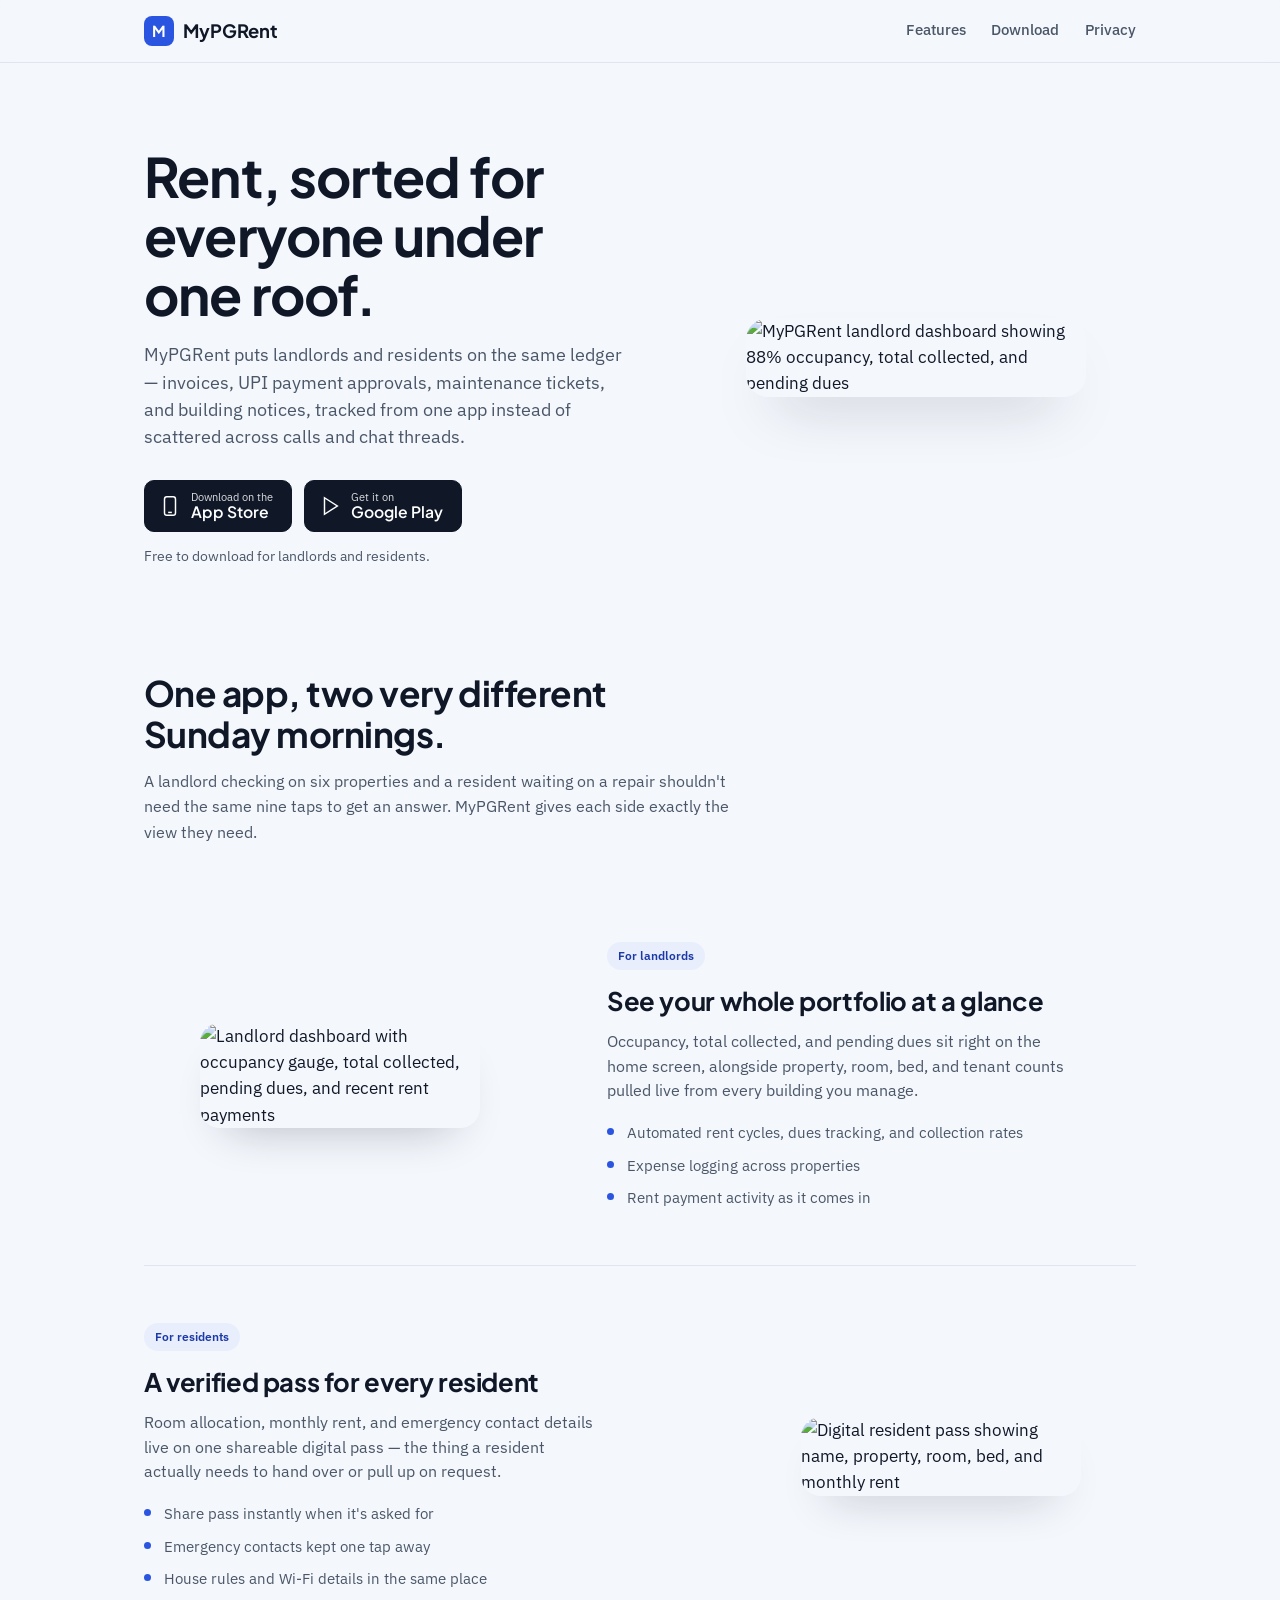
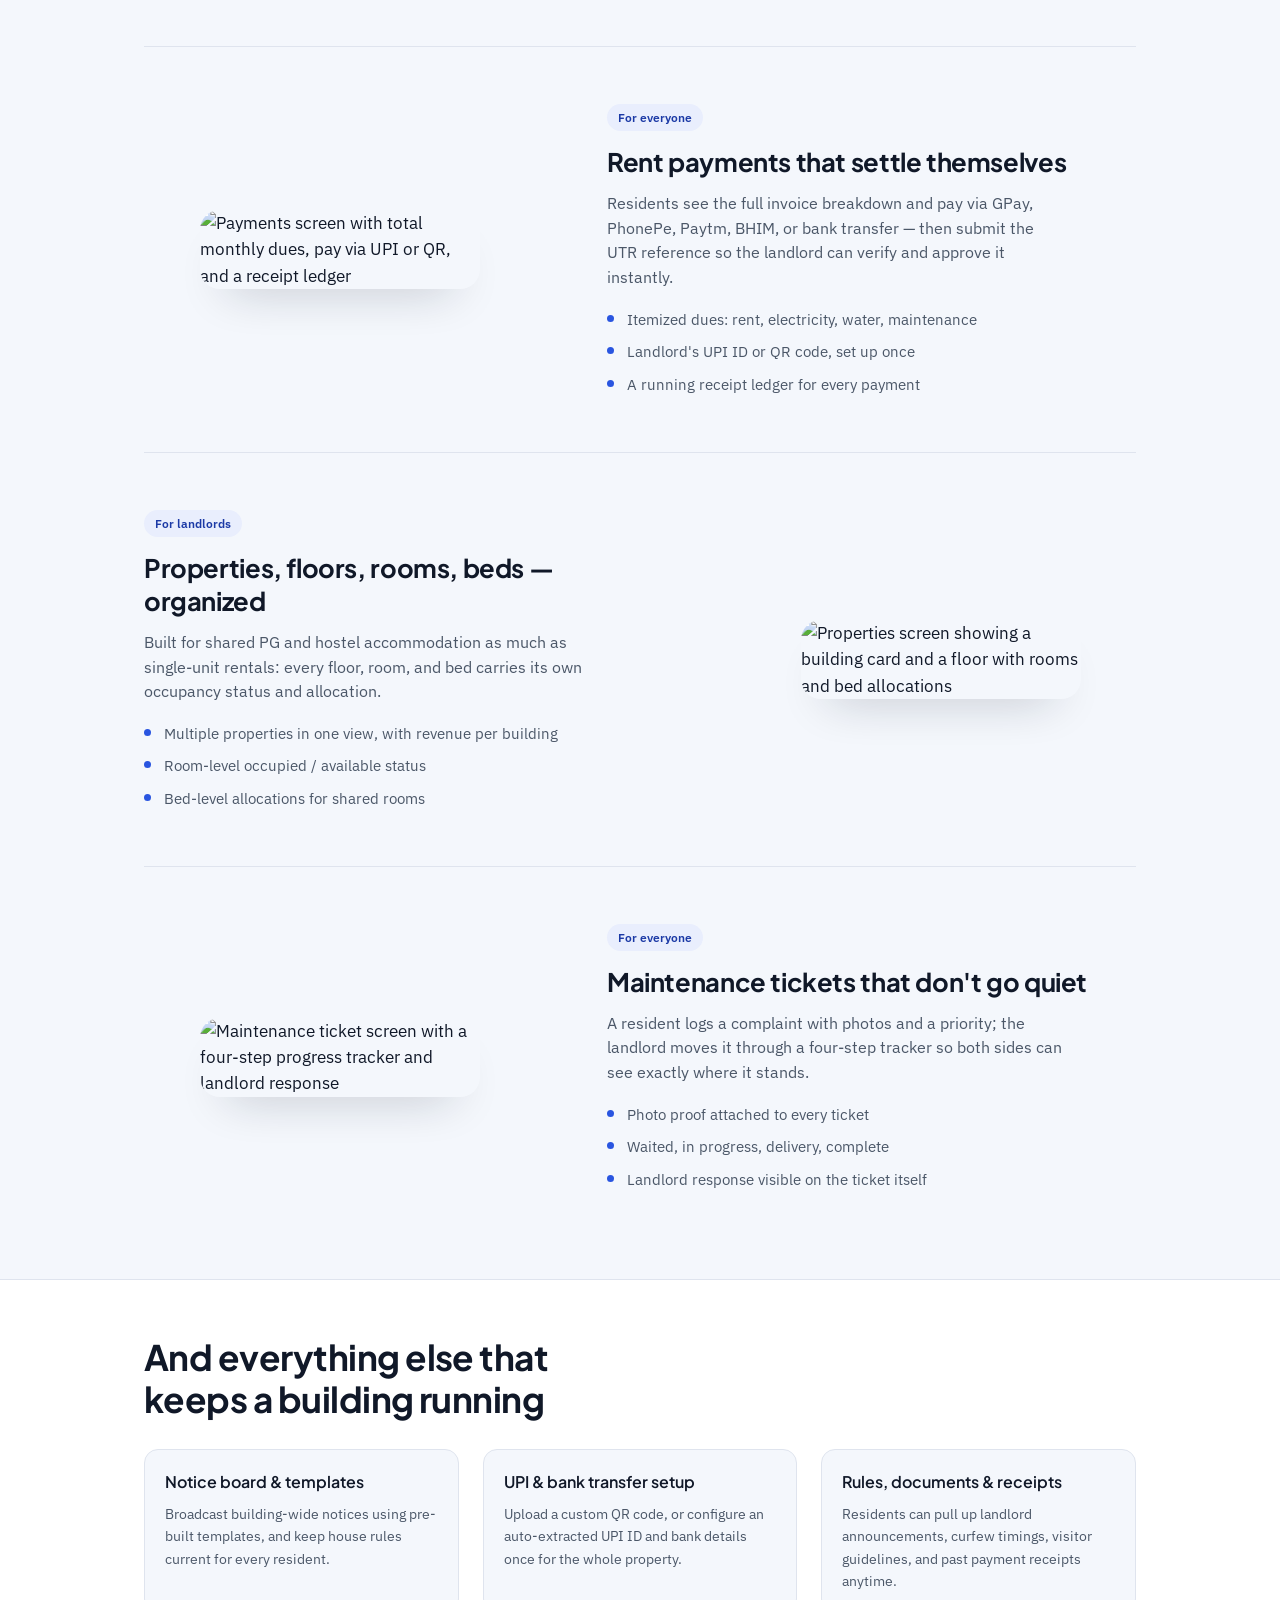
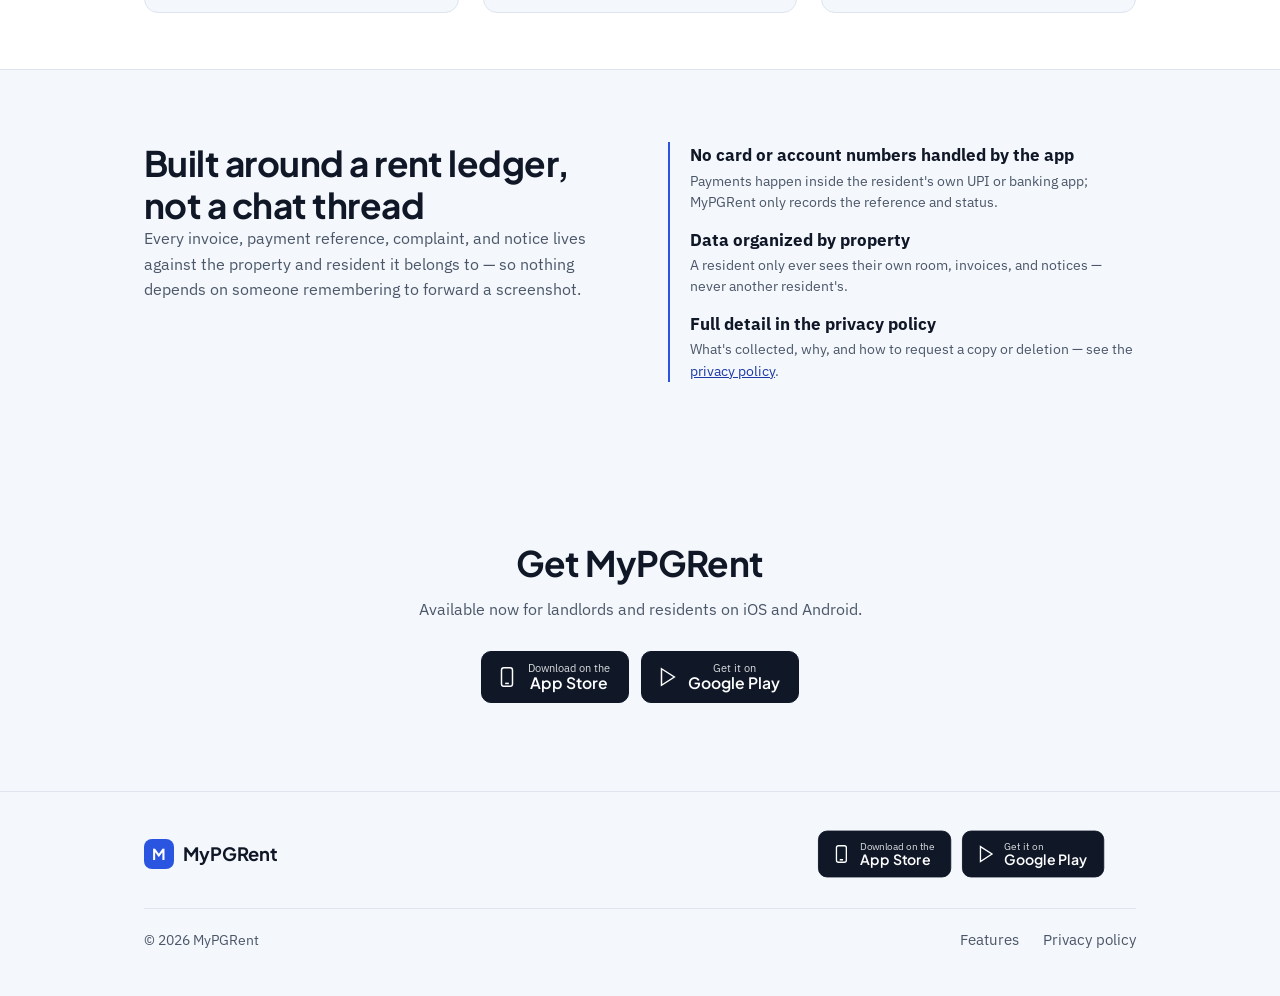
==== index.html @ ccdbc05f "Add files via upload" ====
<!DOCTYPE html>
<html lang="en">
<head>
<meta charset="UTF-8">
<meta name="viewport" content="width=device-width, initial-scale=1.0">
<title>MyPGRent — PG &amp; Rental Management, on One App</title>
<meta name="description" content="MyPGRent is a PG and rental property management app for landlords and residents — rent invoicing, UPI payment approvals, maintenance tickets, and notices in one place.">
<link rel="preconnect" href="https://fonts.googleapis.com">
<link rel="preconnect" href="https://fonts.gstatic.com" crossorigin>
<link href="https://fonts.googleapis.com/css2?family=Plus+Jakarta+Sans:wght@600;700;800&family=IBM+Plex+Sans:wght@400;500;600&family=IBM+Plex+Mono:wght@400;500&display=swap" rel="stylesheet">
<link rel="stylesheet" href="styles.css">
</head>
<body>

<header class="site-header">
  <div class="container">
    <a href="#" class="brand"><span class="brand-mark">M</span>MyPGRent</a>
    <button class="nav-toggle" aria-label="Toggle menu" aria-expanded="false">
      <svg viewBox="0 0 24 24" fill="none" stroke="currentColor" stroke-width="2"><line x1="3" y1="6" x2="21" y2="6"/><line x1="3" y1="12" x2="21" y2="12"/><line x1="3" y1="18" x2="21" y2="18"/></svg>
    </button>
    <nav class="site-nav">
      <a href="#features">Features</a>
      <a href="#download">Download</a>
      <a href="privacy.html">Privacy</a>
    </nav>
  </div>
</header>

<section class="hero">
  <div class="container">
    <div>
      <h1>Rent, sorted for everyone under one roof.</h1>
      <p class="lede">MyPGRent puts landlords and residents on the same ledger — invoices, UPI payment approvals, maintenance tickets, and building notices, tracked from one app instead of scattered across calls and chat threads.</p>
      <div class="hero-ctas">
        <div class="badges">
          <a class="badge-btn" href="https://apps.apple.com/us/app/id6811552828" target="_blank" rel="noopener">
            <svg viewBox="0 0 24 24" fill="none" stroke="currentColor" stroke-width="1.6"><rect x="6" y="2" width="12" height="20" rx="2.5"/><line x1="10" y1="19" x2="14" y2="19"/></svg>
            <span class="badge-text"><span class="small">Download on the</span><span class="big">App Store</span></span>
          </a>
          <a class="badge-btn" href="https://play.google.com/store/apps/details?id=com.mobileappbucket.mypgrent&hl=en" target="_blank" rel="noopener">
            <svg viewBox="0 0 24 24" fill="none" stroke="currentColor" stroke-width="1.6"><polygon points="6,3 20,12 6,21"/></svg>
            <span class="badge-text"><span class="small">Get it on</span><span class="big">Google Play</span></span>
          </a>
        </div>
        <p class="hero-note">Free to download for landlords and residents.</p>
      </div>
    </div>
    <img class="hero-shot" src="assets/dashboard.jpg" alt="MyPGRent landlord dashboard showing 88% occupancy, total collected, and pending dues">
  </div>
</section>

<section class="section-intro" id="features">
  <div class="container">
    <h2>One app, two very different Sunday mornings.</h2>
    <p class="sub">A landlord checking on six properties and a resident waiting on a repair shouldn't need the same nine taps to get an answer. MyPGRent gives each side exactly the view they need.</p>
  </div>
</section>

<section class="showcase">
  <div class="container">

    <div class="showcase-row">
      <img class="showcase-shot" src="assets/dashboard.jpg" alt="Landlord dashboard with occupancy gauge, total collected, pending dues, and recent rent payments">
      <div class="showcase-text">
        <span class="tag">For landlords</span>
        <h3>See your whole portfolio at a glance</h3>
        <p>Occupancy, total collected, and pending dues sit right on the home screen, alongside property, room, bed, and tenant counts pulled live from every building you manage.</p>
        <ul>
          <li>Automated rent cycles, dues tracking, and collection rates</li>
          <li>Expense logging across properties</li>
          <li>Rent payment activity as it comes in</li>
        </ul>
      </div>
    </div>

    <div class="showcase-row reverse">
      <img class="showcase-shot" src="assets/resident-pass.jpg" alt="Digital resident pass showing name, property, room, bed, and monthly rent">
      <div class="showcase-text">
        <span class="tag">For residents</span>
        <h3>A verified pass for every resident</h3>
        <p>Room allocation, monthly rent, and emergency contact details live on one shareable digital pass — the thing a resident actually needs to hand over or pull up on request.</p>
        <ul>
          <li>Share pass instantly when it's asked for</li>
          <li>Emergency contacts kept one tap away</li>
          <li>House rules and Wi-Fi details in the same place</li>
        </ul>
      </div>
    </div>

    <div class="showcase-row">
      <img class="showcase-shot" src="assets/payments.jpg" alt="Payments screen with total monthly dues, pay via UPI or QR, and a receipt ledger">
      <div class="showcase-text">
        <span class="tag">For everyone</span>
        <h3>Rent payments that settle themselves</h3>
        <p>Residents see the full invoice breakdown and pay via GPay, PhonePe, Paytm, BHIM, or bank transfer — then submit the UTR reference so the landlord can verify and approve it instantly.</p>
        <ul>
          <li>Itemized dues: rent, electricity, water, maintenance</li>
          <li>Landlord's UPI ID or QR code, set up once</li>
          <li>A running receipt ledger for every payment</li>
        </ul>
      </div>
    </div>

    <div class="showcase-row reverse">
      <img class="showcase-shot" src="assets/properties.jpg" alt="Properties screen showing a building card and a floor with rooms and bed allocations">
      <div class="showcase-text">
        <span class="tag">For landlords</span>
        <h3>Properties, floors, rooms, beds — organized</h3>
        <p>Built for shared PG and hostel accommodation as much as single-unit rentals: every floor, room, and bed carries its own occupancy status and allocation.</p>
        <ul>
          <li>Multiple properties in one view, with revenue per building</li>
          <li>Room-level occupied / available status</li>
          <li>Bed-level allocations for shared rooms</li>
        </ul>
      </div>
    </div>

    <div class="showcase-row">
      <img class="showcase-shot" src="assets/maintenance.jpg" alt="Maintenance ticket screen with a four-step progress tracker and landlord response">
      <div class="showcase-text">
        <span class="tag">For everyone</span>
        <h3>Maintenance tickets that don't go quiet</h3>
        <p>A resident logs a complaint with photos and a priority; the landlord moves it through a four-step tracker so both sides can see exactly where it stands.</p>
        <ul>
          <li>Photo proof attached to every ticket</li>
          <li>Waited, in progress, delivery, complete</li>
          <li>Landlord response visible on the ticket itself</li>
        </ul>
      </div>
    </div>

  </div>
</section>

<section class="mini-list">
  <div class="container">
    <h2>And everything else that keeps a building running</h2>
    <div class="mini-grid">
      <div class="mini-card">
        <h4>Notice board &amp; templates</h4>
        <p>Broadcast building-wide notices using pre-built templates, and keep house rules current for every resident.</p>
      </div>
      <div class="mini-card">
        <h4>UPI &amp; bank transfer setup</h4>
        <p>Upload a custom QR code, or configure an auto-extracted UPI ID and bank details once for the whole property.</p>
      </div>
      <div class="mini-card">
        <h4>Rules, documents &amp; receipts</h4>
        <p>Residents can pull up landlord announcements, curfew timings, visitor guidelines, and past payment receipts anytime.</p>
      </div>
    </div>
  </div>
</section>

<section class="trust">
  <div class="container">
    <div>
      <h2>Built around a rent ledger, not a chat thread</h2>
      <p>Every invoice, payment reference, complaint, and notice lives against the property and resident it belongs to — so nothing depends on someone remembering to forward a screenshot.</p>
    </div>
    <div class="note-list">
      <div><strong>No card or account numbers handled by the app</strong><span>Payments happen inside the resident's own UPI or banking app; MyPGRent only records the reference and status.</span></div>
      <div><strong>Data organized by property</strong><span>A resident only ever sees their own room, invoices, and notices — never another resident's.</span></div>
      <div><strong>Full detail in the privacy policy</strong><span>What's collected, why, and how to request a copy or deletion — see the <a href="privacy.html" style="color: var(--blue-deep);">privacy policy</a>.</span></div>
    </div>
  </div>
</section>

<section class="section-intro" id="download" style="text-align: center; padding: clamp(48px, 7vw, 88px) 0;">
  <div class="container" style="display: flex; flex-direction: column; align-items: center;">
    <h2>Get MyPGRent</h2>
    <p class="sub" style="margin-left: auto; margin-right: auto;">Available now for landlords and residents on iOS and Android.</p>
    <div class="badges" style="margin-top: 28px; justify-content: center;">
      <a class="badge-btn" href="https://apps.apple.com/us/app/id6811552828" target="_blank" rel="noopener">
        <svg viewBox="0 0 24 24" fill="none" stroke="currentColor" stroke-width="1.6"><rect x="6" y="2" width="12" height="20" rx="2.5"/><line x1="10" y1="19" x2="14" y2="19"/></svg>
        <span class="badge-text"><span class="small">Download on the</span><span class="big">App Store</span></span>
      </a>
      <a class="badge-btn" href="https://play.google.com/store/apps/details?id=com.mobileappbucket.mypgrent&hl=en" target="_blank" rel="noopener">
        <svg viewBox="0 0 24 24" fill="none" stroke="currentColor" stroke-width="1.6"><polygon points="6,3 20,12 6,21"/></svg>
        <span class="badge-text"><span class="small">Get it on</span><span class="big">Google Play</span></span>
      </a>
    </div>
  </div>
</section>

<footer class="site-footer">
  <div class="container" style="display: block;">
    <div class="footer-top">
      <a href="#" class="brand"><span class="brand-mark">M</span>MyPGRent</a>
      <div class="badges">
        <a class="badge-btn" href="https://apps.apple.com/us/app/id6811552828" target="_blank" rel="noopener">
          <svg viewBox="0 0 24 24" fill="none" stroke="currentColor" stroke-width="1.6"><rect x="6" y="2" width="12" height="20" rx="2.5"/><line x1="10" y1="19" x2="14" y2="19"/></svg>
          <span class="badge-text"><span class="small">Download on the</span><span class="big">App Store</span></span>
        </a>
        <a class="badge-btn" href="https://play.google.com/store/apps/details?id=com.mobileappbucket.mypgrent&hl=en" target="_blank" rel="noopener">
          <svg viewBox="0 0 24 24" fill="none" stroke="currentColor" stroke-width="1.6"><polygon points="6,3 20,12 6,21"/></svg>
          <span class="badge-text"><span class="small">Get it on</span><span class="big">Google Play</span></span>
        </a>
      </div>
    </div>
    <div style="display: flex; justify-content: space-between; align-items: center; flex-wrap: wrap; gap: 16px;">
      <span class="copy">© <span id="year"></span> MyPGRent</span>
      <nav>
        <a href="#features">Features</a>
        <a href="privacy.html">Privacy policy</a>
      </nav>
    </div>
  </div>
</footer>

<script src="script.js"></script>
</body>
</html>
---- styles.css ----
/* ============================================================
   MyPGRent — design tokens
   Blue theme matched to the app's own screenshots: a confident
   product blue for primary actions, with the app's own status
   colors (collected/green, pending/amber, urgent/red) used only
   where they mean the same thing here.
   ============================================================ */

:root {
  --ink: #101828;
  --ink-soft: #4b5768;
  --paper: #f4f7fc;
  --paper-raised: #ffffff;
  --blue: #2955e0;
  --blue-deep: #1c3aa6;
  --blue-tint: #e9eefd;
  --green: #0f9d63;
  --amber: #c2830f;
  --red: #d3453f;
  --line: #dfe4ee;
  --line-soft: #e9ecf3;
  --white: #ffffff;

  --display: "Plus Jakarta Sans", "IBM Plex Sans", -apple-system, sans-serif;
  --sans: "IBM Plex Sans", -apple-system, "Segoe UI", sans-serif;
  --mono: "IBM Plex Mono", ui-monospace, "SFMono-Regular", monospace;

  --max: 1120px;
  --pad: clamp(20px, 5vw, 64px);
}

* { box-sizing: border-box; }

html { scroll-behavior: smooth; }

@media (prefers-reduced-motion: reduce) {
  html { scroll-behavior: auto; }
  * { animation-duration: 0.01ms !important; transition-duration: 0.01ms !important; }
}

body {
  margin: 0;
  background: var(--paper);
  color: var(--ink);
  font-family: var(--sans);
  font-size: 17px;
  line-height: 1.55;
  -webkit-font-smoothing: antialiased;
}

img, svg { max-width: 100%; display: block; }
a { color: inherit; }

a:focus-visible, button:focus-visible, [tabindex]:focus-visible {
  outline: 2px solid var(--blue-deep);
  outline-offset: 3px;
}

h1, h2, h3 {
  font-family: var(--display);
  font-weight: 700;
  color: var(--ink);
  margin: 0;
  letter-spacing: -0.015em;
}

h1 { font-size: clamp(2.3rem, 4.8vw, 3.4rem); line-height: 1.08; }
h2 { font-size: clamp(1.6rem, 3.2vw, 2.2rem); line-height: 1.18; }
h3 { font-size: 1.2rem; line-height: 1.3; }

p { margin: 0; }

.container {
  max-width: var(--max);
  margin: 0 auto;
  padding-left: var(--pad);
  padding-right: var(--pad);
}

/* ---------- header ---------- */

.site-header {
  position: sticky;
  top: 0;
  z-index: 20;
  background: rgba(244, 247, 252, 0.92);
  backdrop-filter: blur(6px);
  border-bottom: 1px solid var(--line);
}

.site-header .container {
  display: flex;
  align-items: center;
  justify-content: space-between;
  padding-top: 16px;
  padding-bottom: 16px;
}

.brand {
  display: flex;
  align-items: center;
  gap: 9px;
  text-decoration: none;
  font-family: var(--display);
  font-weight: 700;
  font-size: 1.15rem;
  color: var(--ink);
}

.brand .brand-mark {
  width: 30px;
  height: 30px;
  border-radius: 8px;
  background: var(--blue);
  color: var(--white);
  display: inline-flex;
  align-items: center;
  justify-content: center;
  font-family: var(--display);
  font-weight: 700;
  font-size: 0.95rem;
}

nav.site-nav { display: flex; gap: clamp(16px, 2vw, 32px); align-items: center; }

nav.site-nav a {
  text-decoration: none;
  font-size: 0.95rem;
  font-weight: 500;
  color: var(--ink-soft);
  border-bottom: 1px solid transparent;
  padding-bottom: 2px;
  transition: border-color 0.15s ease, color 0.15s ease;
}

nav.site-nav a:hover { color: var(--ink); border-color: var(--blue); }

/* ---------- hero ---------- */

.hero { padding-top: clamp(40px, 7vw, 84px); padding-bottom: clamp(24px, 5vw, 56px); }

.hero .container {
  display: grid;
  grid-template-columns: 1.05fr 0.95fr;
  gap: clamp(28px, 5vw, 64px);
  align-items: center;
}

.hero h1 { max-width: 15ch; }

.hero .lede {
  font-size: 1.1rem;
  color: var(--ink-soft);
  max-width: 46ch;
  margin-top: 18px;
}

.hero-ctas { margin-top: 30px; }

.badges { display: flex; gap: 12px; flex-wrap: wrap; }

.badge-btn {
  display: inline-flex;
  align-items: center;
  gap: 10px;
  padding: 10px 18px 10px 14px;
  border-radius: 10px;
  background: var(--ink);
  color: var(--white);
  text-decoration: none;
  border: 1px solid var(--ink);
}

.badge-btn:hover { background: var(--blue-deep); border-color: var(--blue-deep); }

.badge-btn svg { width: 22px; height: 22px; flex-shrink: 0; }

.badge-btn .badge-text { display: flex; flex-direction: column; line-height: 1.15; }
.badge-btn .badge-text .small { font-size: 0.66rem; opacity: 0.85; }
.badge-btn .badge-text .big { font-size: 0.98rem; font-weight: 600; font-family: var(--display); }

.hero-note {
  margin-top: 14px;
  font-size: 0.85rem;
  color: var(--ink-soft);
}

.hero-shot {
  border-radius: 22px;
  overflow: hidden;
  box-shadow: 0 30px 60px -30px rgba(16, 24, 40, 0.35);
  max-width: 340px;
  margin: 0 auto;
}

/* ---------- generic section headings ---------- */

.section-intro { padding: clamp(24px, 5vw, 48px) 0 8px; }
.section-intro h2 { max-width: 22ch; }
.section-intro .sub { margin-top: 14px; max-width: 62ch; color: var(--ink-soft); font-size: 1.03rem; }

/* ---------- showcase (alternating screenshot rows) ---------- */

.showcase { padding: clamp(20px, 4vw, 32px) 0; }

.showcase-row {
  display: grid;
  grid-template-columns: 0.85fr 1.15fr;
  gap: clamp(28px, 6vw, 72px);
  align-items: center;
  padding: clamp(36px, 6vw, 56px) 0;
  border-bottom: 1px solid var(--line);
}

.showcase-row:last-child { border-bottom: none; }

.showcase-row.reverse { grid-template-columns: 1.15fr 0.85fr; }
.showcase-row.reverse .showcase-shot { order: 2; }
.showcase-row.reverse .showcase-text { order: 1; }

.showcase-shot {
  border-radius: 20px;
  overflow: hidden;
  box-shadow: 0 24px 48px -28px rgba(16, 24, 40, 0.32);
  max-width: 280px;
  margin: 0 auto;
}

.showcase-text .tag {
  display: inline-block;
  font-size: 0.78rem;
  font-weight: 600;
  color: var(--blue-deep);
  background: var(--blue-tint);
  padding: 4px 11px;
  border-radius: 100px;
  margin-bottom: 14px;
}

.showcase-text h3 { font-size: clamp(1.3rem, 2.4vw, 1.6rem); }

.showcase-text p {
  margin-top: 12px;
  color: var(--ink-soft);
  font-size: 1rem;
  max-width: 46ch;
}

.showcase-text ul {
  margin: 18px 0 0;
  padding: 0;
  list-style: none;
  display: flex;
  flex-direction: column;
  gap: 9px;
}

.showcase-text li {
  font-size: 0.94rem;
  color: var(--ink-soft);
  padding-left: 20px;
  position: relative;
}

.showcase-text li::before {
  content: "";
  position: absolute;
  left: 0;
  top: 7px;
  width: 7px;
  height: 7px;
  border-radius: 50%;
  background: var(--blue);
}

/* ---------- mini feature list ---------- */

.mini-list { padding: clamp(32px, 5vw, 56px) 0; background: var(--paper-raised); border-top: 1px solid var(--line); border-bottom: 1px solid var(--line); }

.mini-list h2 { max-width: 20ch; }

.mini-grid {
  margin-top: 30px;
  display: grid;
  grid-template-columns: repeat(3, 1fr);
  gap: 24px;
}

.mini-card {
  border: 1px solid var(--line);
  border-radius: 14px;
  padding: 20px;
  background: var(--paper);
}

.mini-card h4 { font-family: var(--display); font-weight: 600; font-size: 1rem; margin: 0 0 8px; }
.mini-card p { font-size: 0.9rem; color: var(--ink-soft); }

/* ---------- trust note ---------- */

.trust { padding: clamp(40px, 6vw, 72px) 0; }

.trust .container {
  display: grid;
  grid-template-columns: 1fr 1fr;
  gap: clamp(28px, 5vw, 56px);
  align-items: start;
}

.trust p { color: var(--ink-soft); font-size: 1.02rem; }

.trust .note-list { border-left: 2px solid var(--blue); padding-left: 20px; display: flex; flex-direction: column; gap: 14px; }
.trust .note-list div span { display: block; font-size: 0.85rem; color: var(--ink-soft); margin-top: 2px; }

/* ---------- footer ---------- */

footer.site-footer { border-top: 1px solid var(--line); padding: 36px 0 44px; }

footer.site-footer .container {
  display: flex;
  justify-content: space-between;
  align-items: center;
  flex-wrap: wrap;
  gap: 20px;
}

footer.site-footer .badges { transform: scale(0.9); transform-origin: left center; }

footer.site-footer nav { display: flex; gap: 24px; font-size: 0.92rem; }
footer.site-footer nav a { text-decoration: none; color: var(--ink-soft); }
footer.site-footer nav a:hover { color: var(--ink); }
footer.site-footer .copy { font-size: 0.85rem; color: var(--ink-soft); }

.footer-top {
  display: flex;
  justify-content: space-between;
  align-items: center;
  flex-wrap: wrap;
  gap: 20px;
  padding-bottom: 28px;
  margin-bottom: 20px;
  border-bottom: 1px solid var(--line);
}

/* ---------- mobile nav ---------- */

.nav-toggle { display: none; background: none; border: none; cursor: pointer; padding: 6px; }
.nav-toggle svg { width: 22px; height: 22px; }

@media (max-width: 780px) {
  .hero .container { grid-template-columns: 1fr; }
  .hero-shot { order: -1; }
  .showcase-row, .showcase-row.reverse { grid-template-columns: 1fr; }
  .showcase-row.reverse .showcase-shot, .showcase-row.reverse .showcase-text { order: unset; }
  .mini-grid { grid-template-columns: 1fr; }
  .trust .container { grid-template-columns: 1fr; }
  .footer-top, footer.site-footer .container { flex-direction: column; align-items: flex-start; }

  nav.site-nav {
    position: absolute;
    top: 100%;
    left: 0;
    right: 0;
    background: var(--paper);
    border-bottom: 1px solid var(--line);
    flex-direction: column;
    align-items: flex-start;
    padding: 8px var(--pad) 20px;
    display: none;
  }
  nav.site-nav.open { display: flex; }
  .nav-toggle { display: inline-flex; }
}

/* ============================================================
   Document page (privacy policy)
   ============================================================ */

.doc-hero { padding: clamp(40px, 6vw, 72px) 0 24px; border-bottom: 1px solid var(--line); }
.doc-hero .updated { font-family: var(--mono); font-size: 0.85rem; color: var(--ink-soft); margin-top: 14px; }
.doc-hero .lede { margin-top: 18px; max-width: 68ch; color: var(--ink-soft); font-size: 1.05rem; }

.doc-body {
  padding: clamp(32px, 5vw, 56px) 0 clamp(56px, 8vw, 96px);
  display: grid;
  grid-template-columns: 220px 1fr;
  gap: clamp(24px, 4vw, 56px);
  align-items: start;
}

.doc-toc {
  position: sticky;
  top: 92px;
  display: flex;
  flex-direction: column;
  gap: 10px;
  border-right: 1px solid var(--line);
  padding-right: 20px;
}

.doc-toc a { text-decoration: none; font-size: 0.88rem; color: var(--ink-soft); }
.doc-toc a:hover { color: var(--blue-deep); }

.doc-content section { padding-bottom: 30px; margin-bottom: 30px; border-bottom: 1px solid var(--line-soft); max-width: 72ch; }
.doc-content section:last-child { border-bottom: none; }
.doc-content h2 { font-size: 1.3rem; margin-bottom: 12px; }
.doc-content p, .doc-content li { color: var(--ink-soft); font-size: 0.98rem; margin-bottom: 12px; }
.doc-content ul { padding-left: 20px; margin: 0 0 12px; }
.doc-content strong { color: var(--ink); }

.fill-in {
  background: rgba(41, 85, 224, 0.08);
  border: 1px dashed var(--blue);
  padding: 1px 6px;
  border-radius: 3px;
  color: var(--blue-deep);
  font-family: var(--mono);
  font-size: 0.88em;
}

@media (max-width: 780px) {
  .doc-body { grid-template-columns: 1fr; }
  .doc-toc {
    position: static;
    border-right: none;
    border-bottom: 1px solid var(--line);
    padding-right: 0;
    padding-bottom: 16px;
    flex-direction: row;
    flex-wrap: wrap;
    gap: 14px;
  }
}
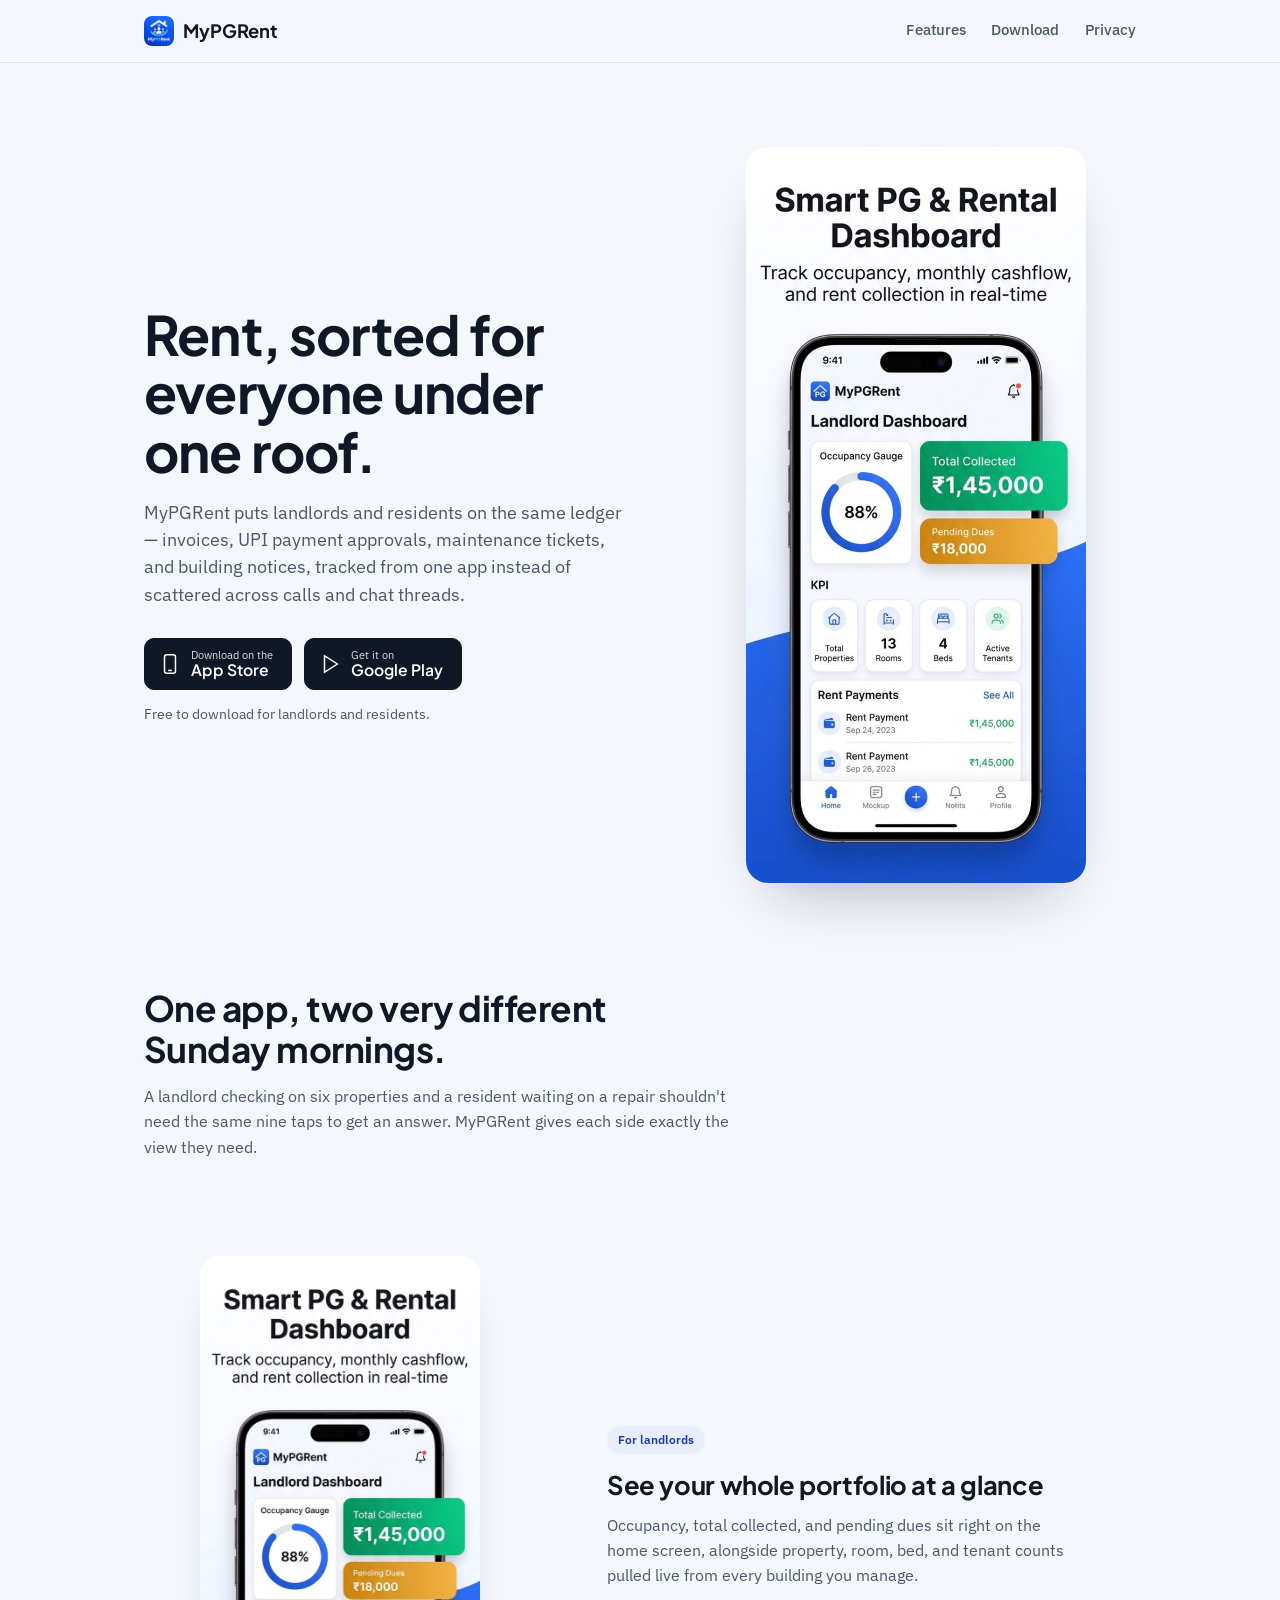
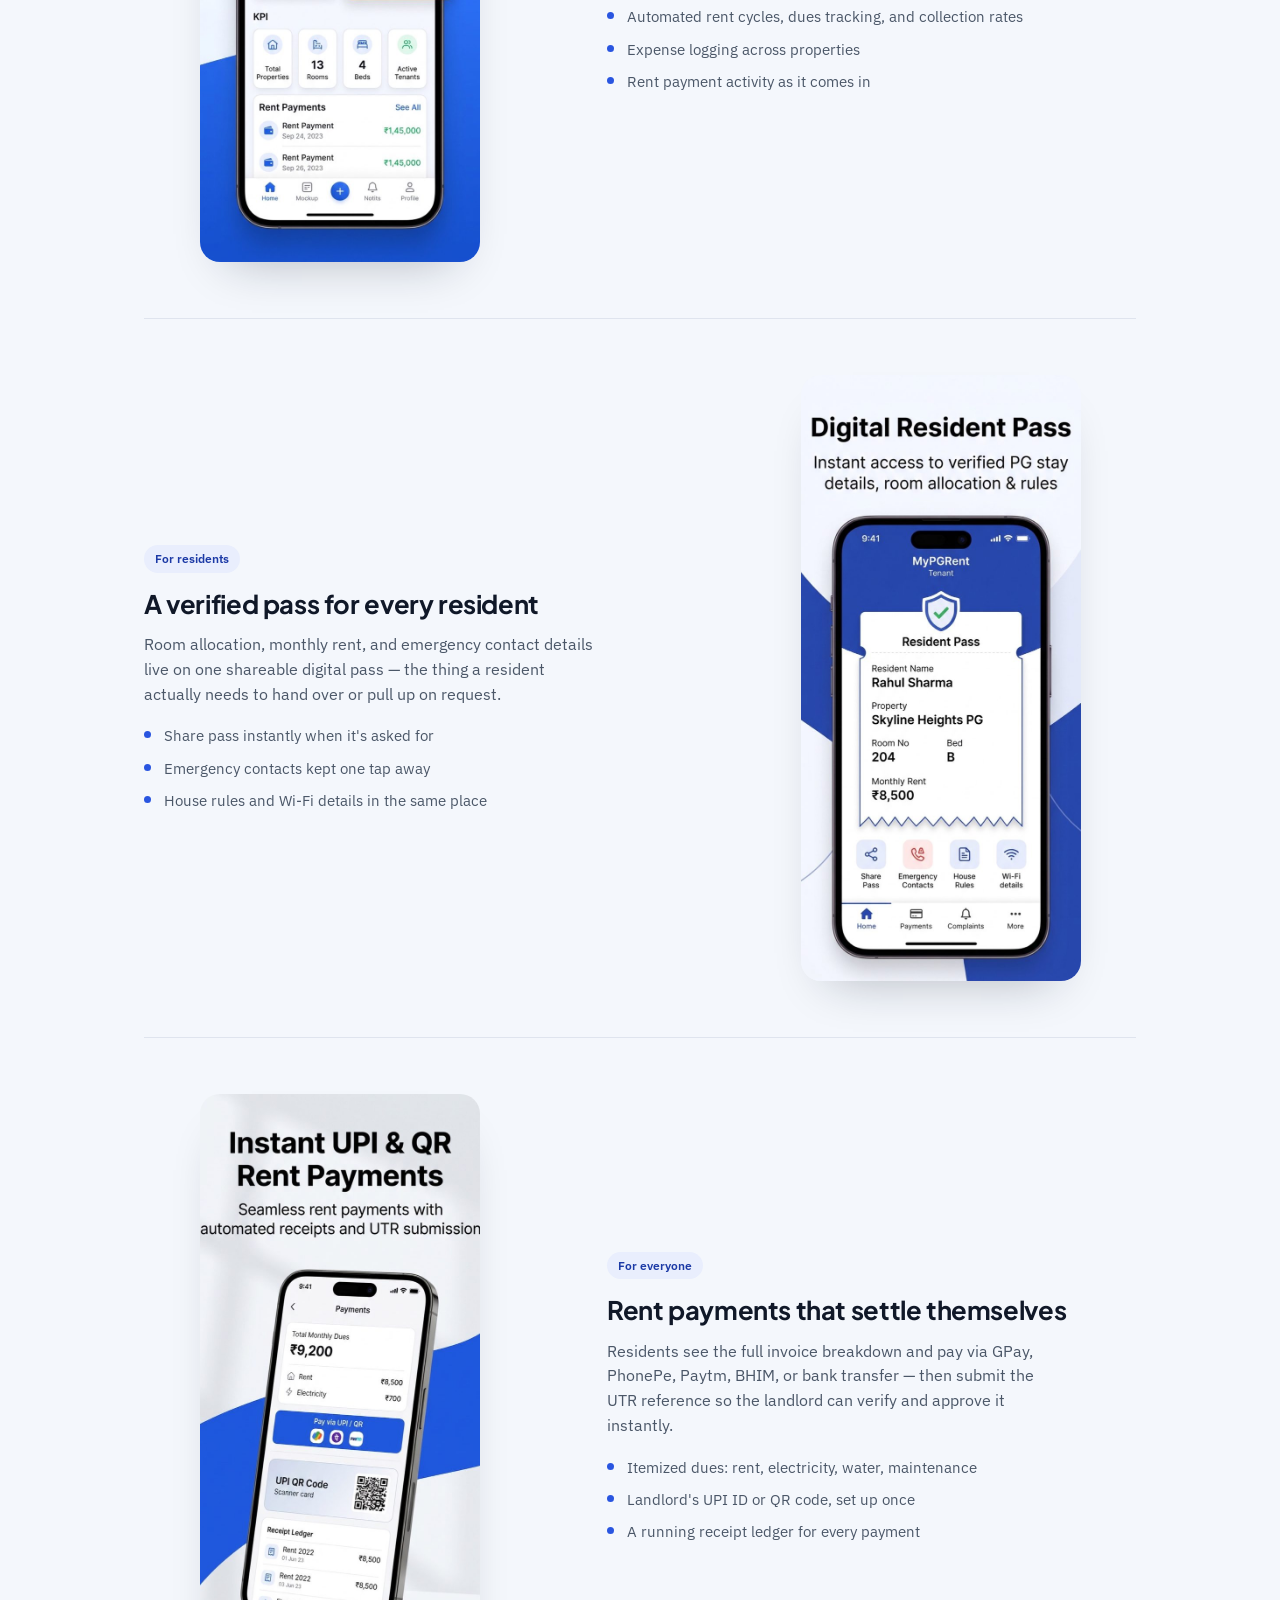
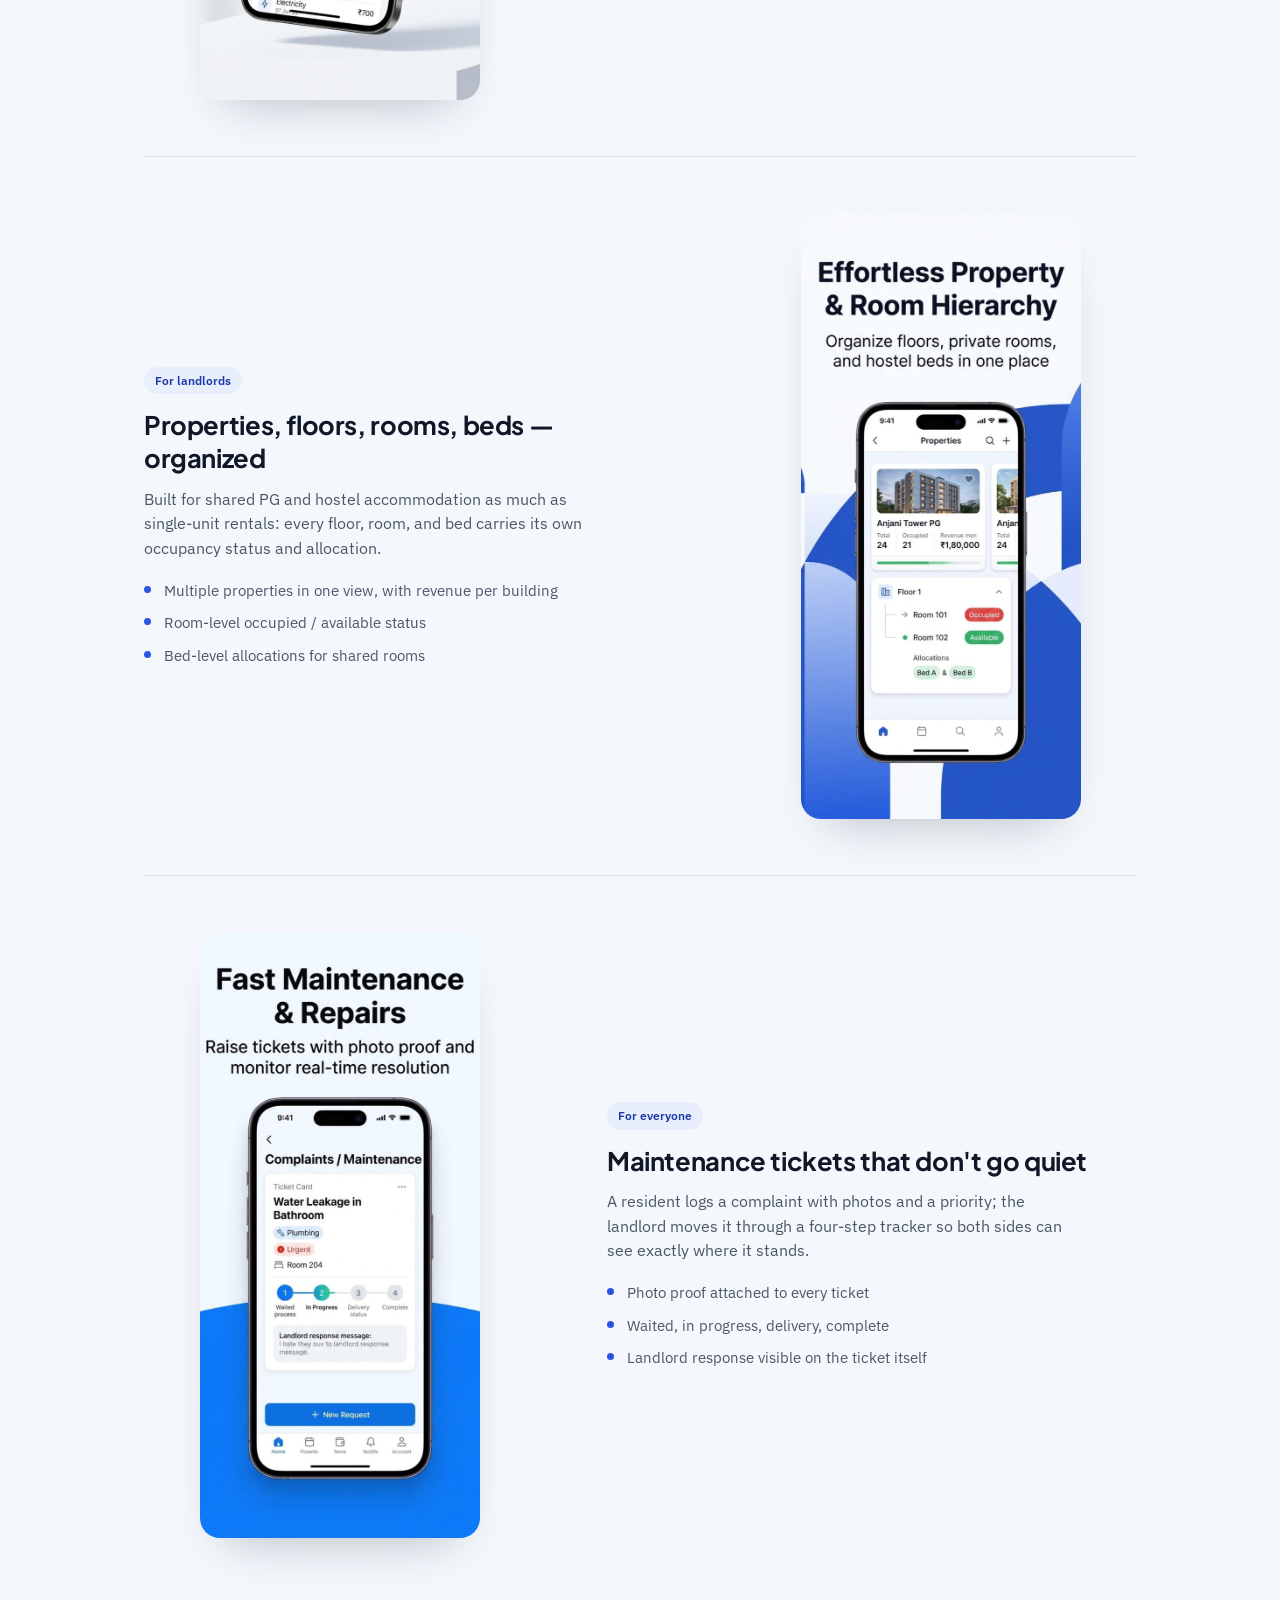
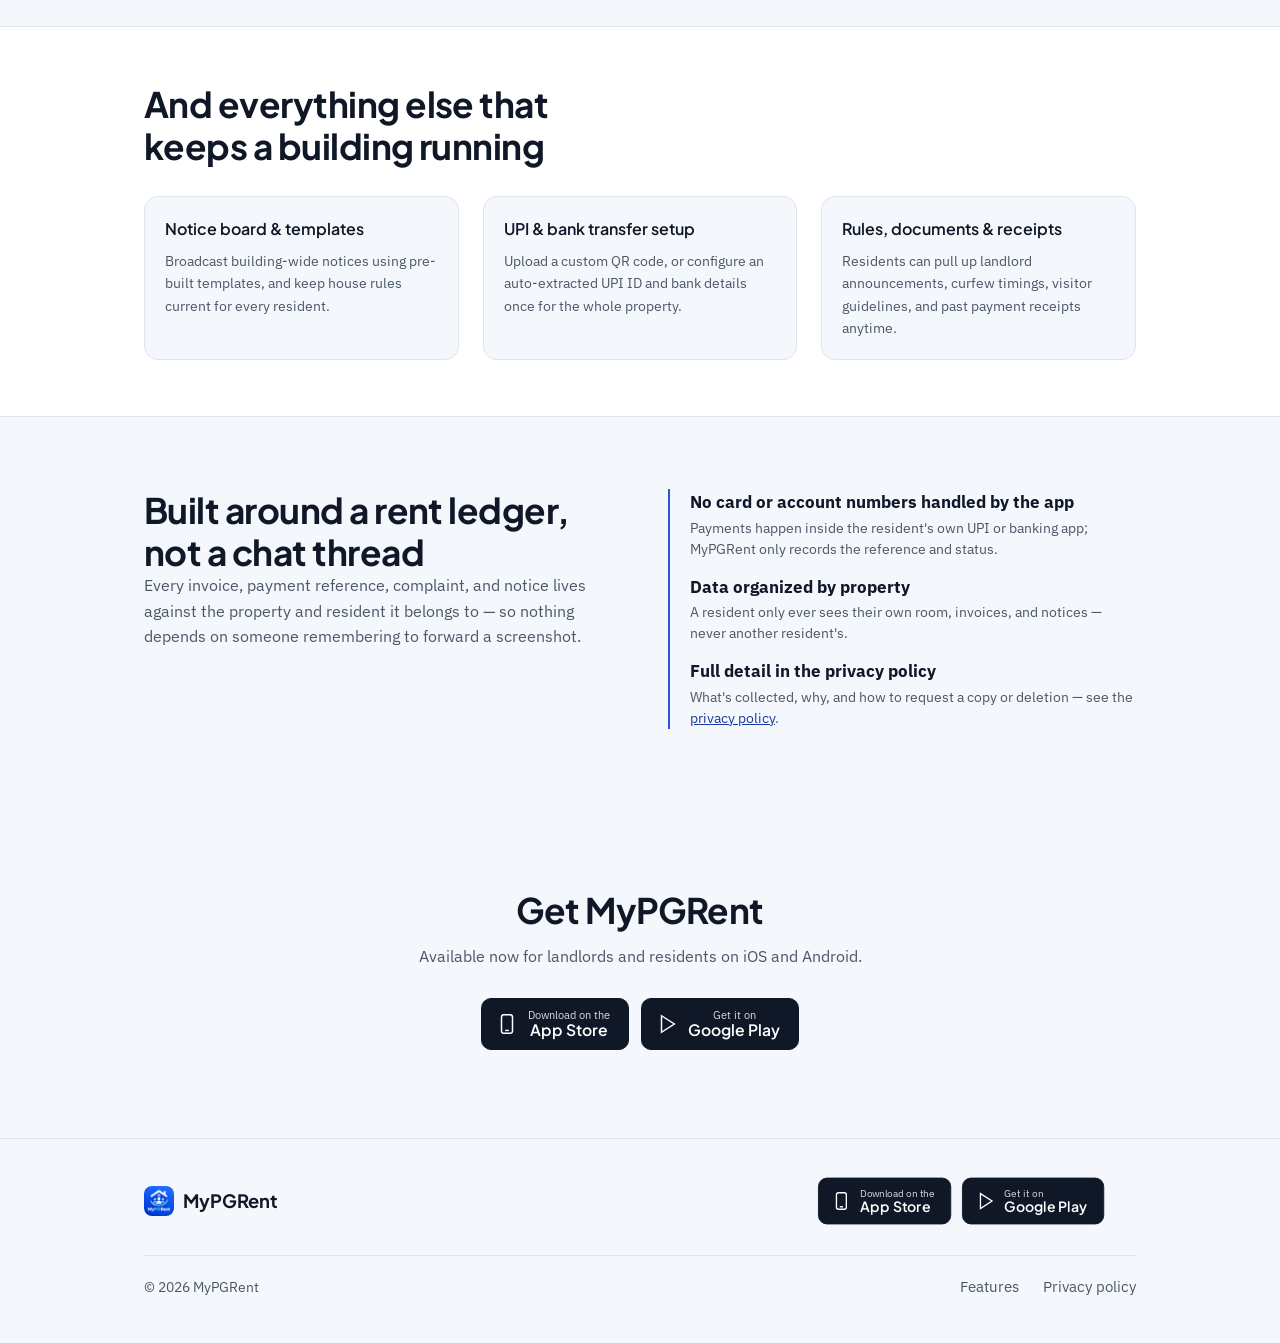
==== commit 17b2c6d4: "Add files via upload" ====
--- a/index.html
+++ b/index.html
@@ -8,13 +8,15 @@
 <link rel="preconnect" href="https://fonts.googleapis.com">
 <link rel="preconnect" href="https://fonts.gstatic.com" crossorigin>
 <link href="https://fonts.googleapis.com/css2?family=Plus+Jakarta+Sans:wght@600;700;800&family=IBM+Plex+Sans:wght@400;500;600&family=IBM+Plex+Mono:wght@400;500&display=swap" rel="stylesheet">
+<link rel="icon" type="image/png" href="assets/favicon-32.png">
+<link rel="apple-touch-icon" href="assets/apple-touch-icon.png">
 <link rel="stylesheet" href="styles.css">
 </head>
 <body>
 
 <header class="site-header">
   <div class="container">
-    <a href="#" class="brand"><span class="brand-mark">M</span>MyPGRent</a>
+    <a href="#" class="brand"><img class="brand-mark" src="assets/logo.png" alt="MyPGRent logo">MyPGRent</a>
     <button class="nav-toggle" aria-label="Toggle menu" aria-expanded="false">
       <svg viewBox="0 0 24 24" fill="none" stroke="currentColor" stroke-width="2"><line x1="3" y1="6" x2="21" y2="6"/><line x1="3" y1="12" x2="21" y2="12"/><line x1="3" y1="18" x2="21" y2="18"/></svg>
     </button>
@@ -186,7 +188,7 @@
 <footer class="site-footer">
   <div class="container" style="display: block;">
     <div class="footer-top">
-      <a href="#" class="brand"><span class="brand-mark">M</span>MyPGRent</a>
+      <a href="#" class="brand"><img class="brand-mark" src="assets/logo.png" alt="MyPGRent logo">MyPGRent</a>
       <div class="badges">
         <a class="badge-btn" href="https://apps.apple.com/us/app/id6811552828" target="_blank" rel="noopener">
           <svg viewBox="0 0 24 24" fill="none" stroke="currentColor" stroke-width="1.6"><rect x="6" y="2" width="12" height="20" rx="2.5"/><line x1="10" y1="19" x2="14" y2="19"/></svg>
--- a/styles.css
+++ b/styles.css
@@ -111,14 +111,7 @@
   width: 30px;
   height: 30px;
   border-radius: 8px;
-  background: var(--blue);
-  color: var(--white);
-  display: inline-flex;
-  align-items: center;
-  justify-content: center;
-  font-family: var(--display);
-  font-weight: 700;
-  font-size: 0.95rem;
+  display: block;
 }
 
 nav.site-nav { display: flex; gap: clamp(16px, 2vw, 32px); align-items: center; }
